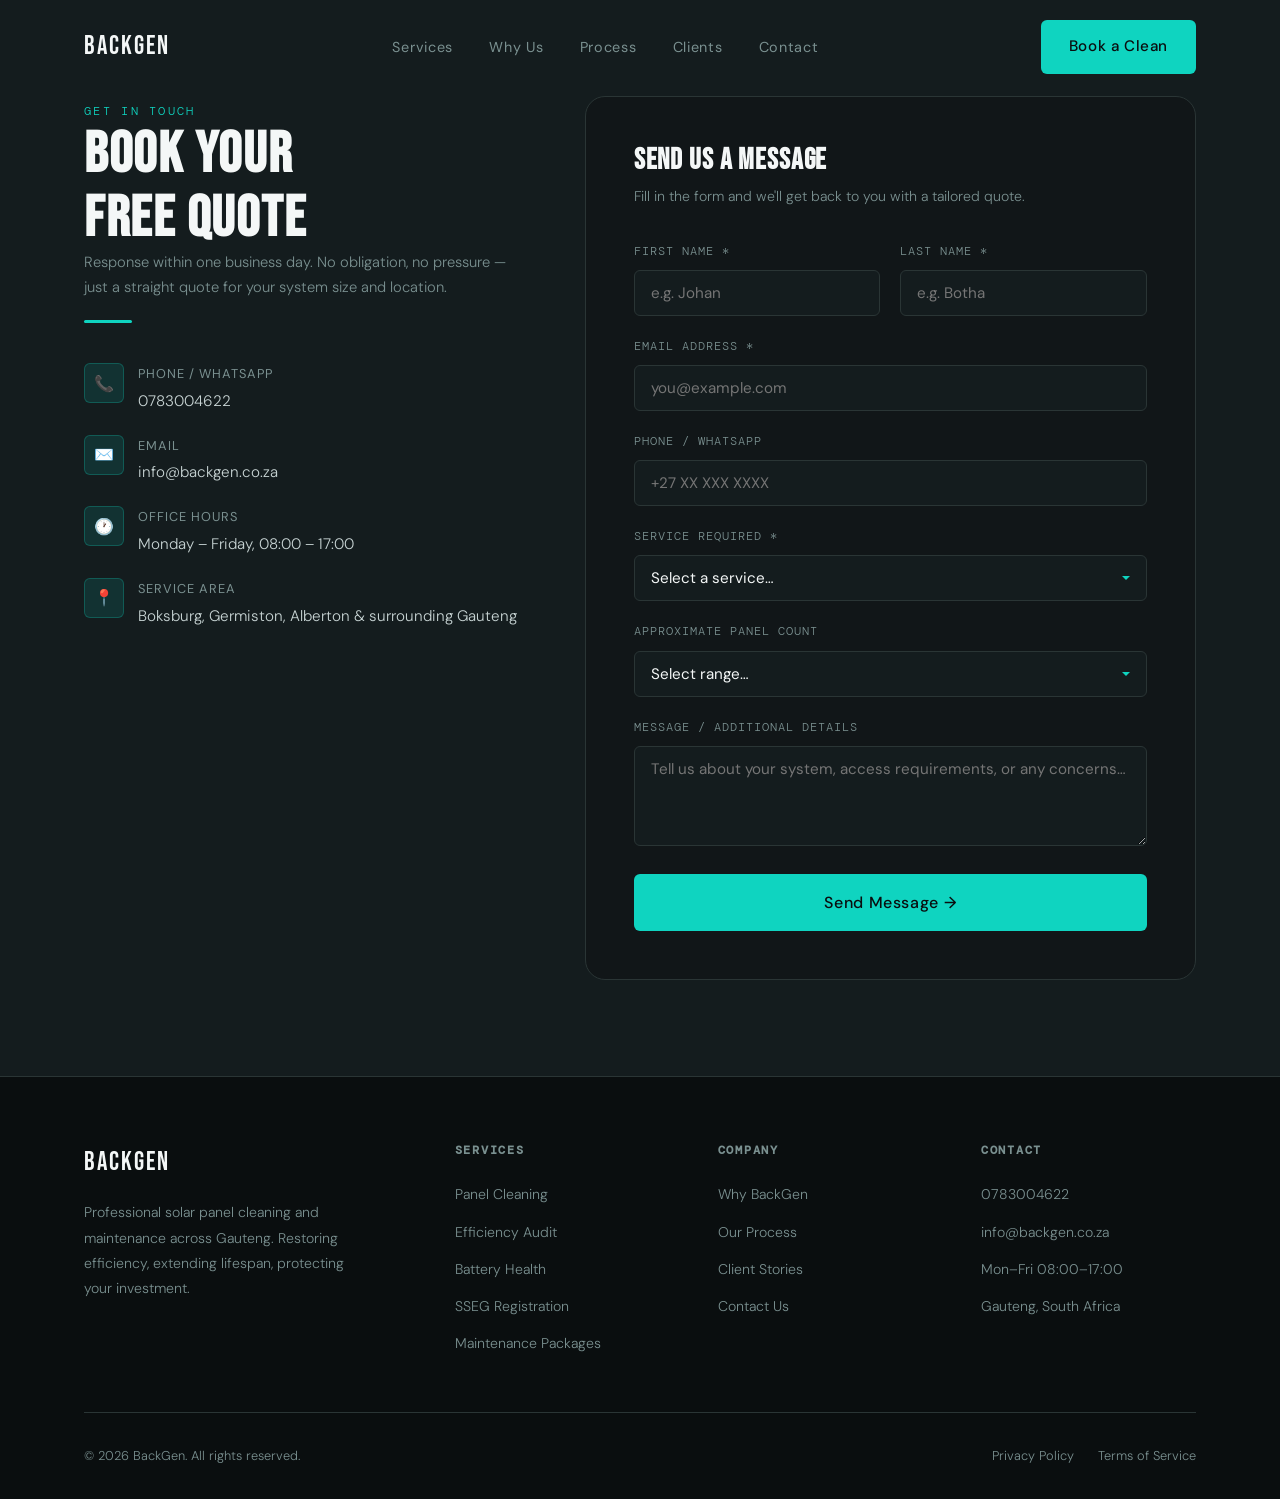
==== contact.html @ 6a7f6b37 "Split index into separate pages and update SEO/nav" ====
<!DOCTYPE html>
<html lang="en">
<head>
  <meta charset="UTF-8" />
  <meta name="viewport" content="width=device-width, initial-scale=1.0" />
  <meta name="description" content="BackGen — Professional solar panel cleaning and maintenance across Gauteng. Restore peak efficiency, extend system lifespan, and maximise your solar ROI." />
  <meta name="keywords" content="solar panel cleaning, solar maintenance, SSEG registration, Gauteng solar, Boksburg solar, solar efficiency" />
  <title>BackGen | Contact — Gauteng</title>
  <link rel="canonical" href="https://backgen.co.za/contact.html" />
  <link rel="preconnect" href="https://fonts.googleapis.com" />
  <link rel="preconnect" href="https://fonts.gstatic.com" crossorigin />
  <link rel="stylesheet" href="styles.css" />
  <!-- Open Graph -->
  <meta property="og:title" content="BackGen | Contact" />
  <meta property="og:description" content="Book a free quote for solar panel cleaning and maintenance across Gauteng." />
  <meta property="og:type" content="website" />
  <meta property="og:url" content="https://backgen.co.za/contact.html" />
</head>
<body>

  <!-- Shared navigation -->
  <nav class="nav" id="nav" role="navigation" aria-label="Main navigation">
    <div class="container">
      <div class="nav-inner">

        <a href="index.html" class="nav-logo" aria-label="BackGen Home">
          <span class="nav-logo-text">BackGen</span>
        </a>

        <ul class="nav-links" role="list">
          <li><a href="services.html">Services</a></li>
          <li><a href="why-us.html">Why Us</a></li>
          <li><a href="process.html">Process</a></li>
          <li><a href="clients.html">Clients</a></li>
          <li><a href="contact.html">Contact</a></li>
        </ul>

        <div class="nav-cta">
          <a href="contact.html" class="btn btn-primary">
            Book a Clean
          </a>
        </div>

        <button class="hamburger" id="hamburger" aria-label="Open mobile menu" aria-expanded="false">
          <span></span><span></span><span></span>
        </button>

      </div>
    </div>
  </nav>

  <!-- Mobile menu -->
  <div class="mobile-menu" id="mobileMenu" role="dialog" aria-modal="true" aria-label="Mobile menu">
    <button class="mobile-close" id="mobileClose" aria-label="Close menu">✕</button>
    <a href="services.html" class="mobile-link">Services</a>
    <a href="why-us.html" class="mobile-link">Why Us</a>
    <a href="process.html" class="mobile-link">Process</a>
    <a href="clients.html" class="mobile-link">Clients</a>
    <a href="contact.html" class="mobile-link">Contact</a>
    <a href="contact.html" class="btn btn-primary btn-lg">Book a Clean</a>
  </div>

  <!-- ═══════════════════════════════════════════════
       CONTACT
  ══════════════════════════════════════════════════ -->
  <section class="contact section" id="contact" aria-labelledby="contact-heading">
    <div class="container">

      <div class="contact-grid">

        <!-- Info column -->
        <div class="contact-info">

          <div class="contact-info-block reveal">
            <span class="label">Get in Touch</span>
            <h2 id="contact-heading">Book Your<br/>Free Quote</h2>
            <p>Response within one business day. No obligation, no pressure — just a straight quote for your system size and location.</p>
            <div class="accent-line" aria-hidden="true"></div>
          </div>

          <div class="contact-details reveal reveal-delay-1">

            <div class="contact-item">
              <div class="contact-item-icon" aria-hidden="true">📞</div>
<div class="contact-item-text">
                <strong>Phone / WhatsApp</strong>
                <a href="tel:0783004622">0783004622</a>
              </div>
            </div>

            <div class="contact-item">
              <div class="contact-item-icon" aria-hidden="true">✉️</div>
              <div class="contact-item-text">
                <strong>Email</strong>
                <a href="mailto:info@backgen.co.za">info@backgen.co.za</a>
              </div>
            </div>

            <div class="contact-item">
              <div class="contact-item-icon" aria-hidden="true">🕐</div>
              <div class="contact-item-text">
                <strong>Office Hours</strong>
                <span>Monday – Friday, 08:00 – 17:00</span>
              </div>
            </div>

            <div class="contact-item">
              <div class="contact-item-icon" aria-hidden="true">📍</div>
              <div class="contact-item-text">
                <strong>Service Area</strong>
                <span>Boksburg, Germiston, Alberton &amp; surrounding Gauteng</span>
              </div>
            </div>

          </div>

        </div>

        <!-- Form column -->
        <div class="form-card reveal reveal-delay-2">
          <h3 style="margin-bottom:8px;">Send Us a Message</h3>
          <p style="margin-bottom:32px; font-size:0.88rem;">Fill in the form and we'll get back to you with a tailored quote.</p>

          <form id="contactForm" novalidate aria-label="Contact form">

            <div class="form-row">
              <div class="form-group">
                <label for="firstName">First Name *</label>
                <input type="text" id="firstName" name="firstName" placeholder="e.g. Johan" required autocomplete="given-name" />
              </div>
              <div class="form-group">
                <label for="lastName">Last Name *</label>
                <input type="text" id="lastName" name="lastName" placeholder="e.g. Botha" required autocomplete="family-name" />
              </div>
            </div>

            <div class="form-group">
              <label for="email">Email Address *</label>
              <input type="email" id="email" name="email" placeholder="you@example.com" required autocomplete="email" />
            </div>

            <div class="form-group">
              <label for="phone">Phone / WhatsApp</label>
              <input type="tel" id="phone" name="phone" placeholder="+27 XX XXX XXXX" autocomplete="tel" />
            </div>

            <div class="form-group">
              <label for="service">Service Required *</label>
              <select id="service" name="service" required>
                <option value="" disabled selected>Select a service…</option>
                <option value="panel-cleaning">Solar Panel Cleaning</option>
                <option value="efficiency-audit">Efficiency Audit</option>
                <option value="battery-check">Battery Health Check</option>
                <option value="sseg">SSEG Registration</option>
                <option value="maintenance-package">Maintenance Package</option>
                <option value="other">Other / Not Sure</option>
              </select>
            </div>

            <div class="form-group">
              <label for="panels">Approximate Panel Count</label>
              <select id="panels" name="panels">
                <option value="" disabled selected>Select range…</option>
                <option value="1-10">1 – 10 panels</option>
                <option value="11-20">11 – 20 panels</option>
                <option value="21-40">21 – 40 panels</option>
                <option value="41+">41+ panels</option>
                <option value="unsure">Not sure</option>
              </select>
            </div>

            <div class="form-group">
              <label for="message">Message / Additional Details</label>
              <textarea id="message" name="message" placeholder="Tell us about your system, access requirements, or any concerns…"></textarea>
            </div>

            <button type="submit" class="btn btn-primary btn-lg" style="width:100%; justify-content:center; margin-top:8px;" id="submitBtn">
              Send Message →
            </button>

            <div class="form-status" id="formStatus" role="alert" aria-live="polite"></div>

          </form>
        </div>

      </div>

    </div>
  </section>

  <!-- Shared footer -->
  <footer class="footer" role="contentinfo">
    <div class="container">

      <div class="footer-grid">

        <div class="footer-brand">
          <a href="index.html" class="nav-logo" aria-label="BackGen Home">
            <span class="nav-logo-text">BackGen</span>
          </a>
          <p>Professional solar panel cleaning and maintenance across Gauteng. Restoring efficiency, extending lifespan, protecting your investment.</p>
        </div>

        <div class="footer-col">
          <h5>Services</h5>
          <ul role="list">
            <li><a href="services.html">Panel Cleaning</a></li>
            <li><a href="services.html">Efficiency Audit</a></li>
            <li><a href="services.html">Battery Health</a></li>
            <li><a href="services.html">SSEG Registration</a></li>
            <li><a href="services.html">Maintenance Packages</a></li>
          </ul>
        </div>

        <div class="footer-col">
          <h5>Company</h5>
          <ul role="list">
            <li><a href="why-us.html">Why BackGen</a></li>
            <li><a href="process.html">Our Process</a></li>
            <li><a href="clients.html">Client Stories</a></li>
            <li><a href="contact.html">Contact Us</a></li>
          </ul>
        </div>

        <div class="footer-col">
          <h5>Contact</h5>
<ul role="list">
            <li><a href="tel:0783004622">0783004622</a></li>
            <li><a href="mailto:info@backgen.co.za">info@backgen.co.za</a></li>
            <li><span style="color:var(--grey-mid); font-size:0.88rem;">Mon–Fri 08:00–17:00</span></li>
            <li><span style="color:var(--grey-mid); font-size:0.88rem;">Gauteng, South Africa</span></li>
          </ul>
        </div>

      </div>

      <div class="footer-bottom">
        <p>© 2026 BackGen. All rights reserved.</p>
        <div class="footer-bottom-links">
          <a href="#">Privacy Policy</a>
          <a href="#">Terms of Service</a>
        </div>
      </div>

    </div>
  </footer>


  <script type="application/ld+json">
  {
    "@context": "https://schema.org",
    "@type": "ContactPage",
    "name": "Contact BackGen",
    "url": "https://backgen.co.za/contact.html",
    "inLanguage": ["en"],
    "about": {
      "@type": "SolarEnergyCompany",
      "name": "BackGen",
      "areaServed": [{ "@type": "AdministrativeArea", "name": "Gauteng" }]
    },
    "potentialAction": {
      "@type": "CommunicateAction",
      "target": "https://backgen.co.za/contact.html"
    }
  }
  </script>

  <script src="site.js"></script>
</body>
</html>
---- styles.css ----
/* ============================================================
   BACKGEN — styles.css
   Theme: Precision solar maintenance. Dark/teal. Geometric.
   ============================================================ */

/* ── Google Fonts ─────────────────────────────────────────── */
@import url('https://fonts.googleapis.com/css2?family=Bebas+Neue&family=DM+Sans:ital,opsz,wght@0,9..40,300;0,9..40,400;0,9..40,500;0,9..40,600;1,9..40,300&family=DM+Mono:wght@400;500&display=swap');

/* ── Design Tokens ─────────────────────────────────────────── */
:root {
  --bg:          #0a0e0f;
  --bg-card:     #111618;
  --bg-mid:      #141c1e;
  --teal:        #0fd4c0;
  --teal-dim:    #0aaa9a;
  --teal-glow:   rgba(15, 212, 192, 0.12);
  --teal-border: rgba(15, 212, 192, 0.25);
  --white:       #f4f7f7;
  --grey-hi:     #c8d4d4;
  --grey-mid:    #7a9090;
  --grey-lo:     #2a3535;
  --warn:        #f5a623;

  --font-display: 'Bebas Neue', sans-serif;
  --font-body:    'DM Sans', sans-serif;
  --font-mono:    'DM Mono', monospace;

  --radius-sm:  6px;
  --radius-md:  12px;
  --radius-lg:  20px;

  --transition: 0.3s cubic-bezier(0.4, 0, 0.2, 1);
  --shadow-teal: 0 0 40px rgba(15, 212, 192, 0.15);
}

/* ── Reset ─────────────────────────────────────────────────── */
*, *::before, *::after { box-sizing: border-box; margin: 0; padding: 0; }

html {
  scroll-behavior: smooth;
  font-size: 16px;
}

body {
  background: var(--bg);
  color: var(--grey-hi);
  font-family: var(--font-body);
  font-weight: 300;
  line-height: 1.7;
  overflow-x: hidden;
}

img { display: block; max-width: 100%; height: auto; object-fit: contain; }

a { color: var(--teal); text-decoration: none; transition: opacity var(--transition); }
a:hover { opacity: 0.75; }
ul { list-style: none; }

/* ── Typography ─────────────────────────────────────────────── */
h1, h2, h3, h4 {
  font-family: var(--font-display);
  letter-spacing: 0.03em;
  line-height: 1.1;
  color: var(--white);
}

h1 { font-size: clamp(3.2rem, 9vw, 7rem); }
h2 { font-size: clamp(2rem, 5vw, 3.6rem); }
h3 { font-size: clamp(1.3rem, 3vw, 1.8rem); }
h4 { font-size: 1.1rem; letter-spacing: 0.08em; }

p { font-size: clamp(0.95rem, 2vw, 1.05rem); color: var(--grey-mid); }

.label {
  font-family: var(--font-mono);
  font-size: 0.72rem;
  letter-spacing: 0.2em;
  text-transform: uppercase;
  color: var(--teal);
}

/* ── Layout Utilities ───────────────────────────────────────── */
.container {
  max-width: 1160px;
  margin: 0 auto;
  padding: 0 24px;
}

.section {
  padding: 96px 0;
  position: relative;
}

.section-header {
  margin-bottom: 64px;
}

.section-header .label {
  display: block;
  margin-bottom: 12px;
}

.section-header h2 {
  max-width: 600px;
}

.section-header p {
  margin-top: 16px;
  max-width: 520px;
  font-size: 1.05rem;
}

/* Teal accent line under headings */
.accent-line {
  display: inline-block;
  width: 48px;
  height: 3px;
  background: var(--teal);
  border-radius: 2px;
  margin-top: 20px;
  margin-bottom: 0;
}

/* ── Buttons ────────────────────────────────────────────────── */
.btn {
  display: inline-flex;
  align-items: center;
  gap: 8px;
  padding: 14px 28px;
  font-family: var(--font-body);
  font-weight: 500;
  font-size: 0.95rem;
  letter-spacing: 0.04em;
  border-radius: var(--radius-sm);
  transition: all var(--transition);
  cursor: pointer;
  border: none;
  white-space: nowrap;
}

.btn-primary {
  background: var(--teal);
  color: var(--bg);
}

.btn-primary:hover {
  background: var(--teal-dim);
  transform: translateY(-2px);
  box-shadow: 0 8px 32px rgba(15, 212, 192, 0.35);
  opacity: 1;
}

.btn-outline {
  background: transparent;
  color: var(--teal);
  border: 1px solid var(--teal-border);
}

.btn-outline:hover {
  background: var(--teal-glow);
  border-color: var(--teal);
  opacity: 1;
  transform: translateY(-2px);
}

.btn-lg {
  padding: 18px 36px;
  font-size: 1rem;
}

/* ── Navigation ─────────────────────────────────────────────── */
.nav {
  position: fixed;


  top: 0;
  left: 0;
  right: 0;
  z-index: 100;
  padding: 20px 0;
  transition: all var(--transition);
}

.nav.scrolled {
  background: rgba(10, 14, 15, 0.92);
  backdrop-filter: blur(12px);
  padding: 14px 0;
  border-bottom: 1px solid var(--grey-lo);
}

.nav-inner {
  display: flex;
  align-items: center;
  justify-content: space-between;
}

.nav-logo {
  display: flex;
  align-items: center;
  gap: 10px;
  color: var(--white);
  font-family: var(--font-display);
  font-size: 1.6rem;
  letter-spacing: 0.08em;
}

.nav-logo-img {
  width: 44px;
  height: 44px;
  border-radius: 10px;
  object-fit: contain;
}


.nav-logo-text {
  display: inline-block;
}





.nav-links {
  display: flex;
  align-items: center;
  gap: 36px;
}

.nav-links a {
  color: var(--grey-mid);
  font-size: 0.9rem;
  font-weight: 400;
  letter-spacing: 0.05em;
  transition: color var(--transition);
}

.nav-links a:hover {
  color: var(--white);
  opacity: 1;
}



.nav-cta {
  display: flex;
  align-items: center;
  gap: 16px;
}

.hamburger {
  display: none;
  flex-direction: column;
  gap: 5px;
  cursor: pointer;
  padding: 4px;
  background: none;
  border: none;
}

.hamburger span {
  display: block;
  width: 24px;
  height: 2px;
  background: var(--grey-hi);
  border-radius: 2px;
  transition: all var(--transition);
}

/* Mobile nav */
.mobile-menu {
  display: none;
  position: fixed;
  inset: 0;
  background: var(--bg);
  z-index: 110;
  flex-direction: column;
  align-items: center;
  justify-content: flex-start;
  gap: 20px;
  padding: 96px 24px 32px;
  overflow: auto;
  opacity: 0;
  pointer-events: none;
  transition: opacity var(--transition);
}


.mobile-menu.open {
  opacity: 1;
  pointer-events: all;
  display: flex;
}

/* When menu is open, hamburger must not obstruct close */
body.menu-open .hamburger {
  opacity: 0;
  pointer-events: none;
}


.mobile-menu a {
  font-family: var(--font-display);
  font-size: 2rem;
  color: var(--white);
  letter-spacing: 0.06em;
}


.mobile-close {
  position: absolute;
  top: 22px;
  right: 18px;
  background: none;
  border: none;
  color: var(--grey-hi);
  font-size: 1.8rem;
  cursor: pointer;
  z-index: 120;
}


/* ── Hero ───────────────────────────────────────────────────── */
.hero {
  min-height: 100vh;
  display: flex;
  align-items: center;
  position: relative;
  overflow: hidden;
  padding-top: 80px;
}

.hero-bg {
  position: absolute;
  inset: 0;
  background: 
    radial-gradient(ellipse 80% 60% at 60% 50%, rgba(15, 212, 192, 0.07) 0%, transparent 70%),
    radial-gradient(ellipse 40% 40% at 80% 20%, rgba(15, 212, 192, 0.05) 0%, transparent 60%),
    var(--bg);
}

/* Grid texture overlay */
.hero-bg::before {
  content: '';
  position: absolute;
  inset: 0;
  background-image: 
    linear-gradient(rgba(15, 212, 192, 0.04) 1px, transparent 1px),
    linear-gradient(90deg, rgba(15, 212, 192, 0.04) 1px, transparent 1px);
  background-size: 48px 48px;
  mask-image: radial-gradient(ellipse 70% 70% at 60% 50%, black 0%, transparent 75%);
}

.hero-inner {
  position: relative;
  z-index: 1;
  display: grid;
  grid-template-columns: 1fr 1fr;
  gap: 64px;
  align-items: center;
}

.hero-content {
  max-width: 580px;
}

@keyframes pulse-dot {
  0%, 100% { opacity: 1; transform: scale(1); }
  50% { opacity: 0.5; transform: scale(0.8); }
}

.hero h1 .teal { color: var(--teal); }

.hero-sub {
  font-size: 1.1rem;
  color: var(--grey-mid);
  margin-bottom: 40px;
  max-width: 460px;
  line-height: 1.75;
}

.hero-actions {
  display: flex;
  align-items: center;
  gap: 16px;
  flex-wrap: wrap;
}

.hero-stat-num {
  font-family: var(--font-display);
  font-size: 2.2rem;
  color: var(--teal);
  line-height: 1;
  letter-spacing: 0.02em;
}

.hero-stat-label {
  font-size: 0.8rem;
  color: var(--grey-mid);
  margin-top: 4px;
  letter-spacing: 0.05em;
}

/* Hero visual side */
.hero-visual {
  position: relative;
}

.hero-img-wrap {
  border-radius: var(--radius-lg);
  overflow: hidden;
  position: relative;
  background: var(--bg-card);
}

.hero-img-placeholder {
  width: 100%;
  height: 100%;
  display: flex;
  flex-direction: column;
  align-items: center;
  justify-content: center;
  background: linear-gradient(135deg, var(--bg-card) 0%, #0d1516 100%);
}

.hero-img-icon {
  font-size: 3rem;
  opacity: 0.8;
}

.hero-img-placeholder p {
  font-family: var(--font-mono);
  font-size: 0.7rem;
  letter-spacing: 0.15em;
  color: var(--grey-lo);
  text-align: center;
  max-width: 200px;
}

.hero-badge-icon {
  width: 36px;
  height: 36px;
  border-radius: 8px;
  background: var(--teal-glow);
  display: flex;
  align-items: center;
  justify-content: center;
  font-size: 1.1rem;
  color: var(--teal);
  flex-shrink: 0;
}

.hero-badge-text strong {
  display: block;
  font-size: 0.85rem;
  color: var(--white);
  font-weight: 500;
}

.hero-badge-text span {
  font-size: 0.75rem;
  color: var(--grey-mid);
}

/* ── Services ───────────────────────────────────────────────── */
.services {
  background: var(--bg-mid);
}

/* Hero service card — cleaning */
.service-hero-card {
  display: grid;
  grid-template-columns: 1fr 1fr;
  gap: 0;
  border-radius: var(--radius-lg);
  overflow: hidden;
  border: 1px solid var(--teal-border);
  margin-bottom: 32px;
  background: var(--bg-card);
}

.service-hero-content {
  padding: 52px;
  display: flex;
  flex-direction: column;
  justify-content: space-between;
}

.service-tag {
  display: inline-flex;
  align-items: center;
  gap: 6px;
  padding: 6px 12px;
  background: var(--teal-glow);
  border: 1px solid var(--teal-border);
  border-radius: 100px;
  font-family: var(--font-mono);
  font-size: 0.68rem;
  letter-spacing: 0.15em;
  color: var(--teal);
  text-transform: uppercase;
  margin-bottom: 24px;
  width: fit-content;
}

.service-hero-content h3 {
  font-size: clamp(1.8rem, 3vw, 2.4rem);
  margin-bottom: 16px;
}

.service-hero-content p {
  margin-bottom: 28px;
  line-height: 1.8;
}

.service-checklist {
  display: flex;
  flex-direction: column;
  gap: 10px;
  margin-bottom: 36px;
}

.service-checklist li {
  display: flex;
  align-items: center;
  gap: 10px;
  font-size: 0.9rem;
  color: var(--grey-mid);
}

.check-icon {
  width: 20px;
  height: 20px;
  border-radius: 50%;
  background: var(--teal-glow);
  border: 1px solid var(--teal-border);
  display: flex;
  align-items: center;
  justify-content: center;
  color: var(--teal);
  font-size: 0.65rem;
  flex-shrink: 0;
}

.service-hero-img {
  position: relative;
  min-height: 360px;
  background: linear-gradient(135deg, #0d1c1e 0%, #071213 100%);
  display: flex;
  align-items: center;
  justify-content: center;
  flex-direction: column;
  gap: 12px;
}

.service-hero-img .img-hint {
  font-family: var(--font-mono);
  font-size: 0.65rem;
  letter-spacing: 0.12em;
  color: var(--grey-lo);
  text-align: center;
}

.service-hero-img .img-icon {
  font-size: 3.5rem;
  opacity: 0.6;
  padding: 32px;
}

/* Secondary service grid */
.services-grid {
  display: grid;
  grid-template-columns: repeat(3, 1fr);
  gap: 20px;
}

.service-card {
  background: var(--bg-card);
  border: 1px solid var(--grey-lo);
  border-radius: var(--radius-md);
  padding: 36px 32px;
  transition: all var(--transition);
  position: relative;
  overflow: hidden;
}

.service-card::before {
  content: '';
  position: absolute;
  bottom: 0;
  left: 0;
  right: 0;
  height: 2px;
  background: var(--teal);
  transform: scaleX(0);
  transition: transform var(--transition);
  transform-origin: left;
}

.service-card:hover {
  border-color: var(--teal-border);
  transform: translateY(-4px);
  box-shadow: var(--shadow-teal);
}

.service-card:hover::before {
  transform: scaleX(1);
}

.service-card-icon {
  width: 48px;
  height: 48px;
  border-radius: var(--radius-sm);
  background: var(--teal-glow);
  display: flex;
  align-items: center;
  justify-content: center;
  font-size: 1.3rem;
  margin-bottom: 20px;
}

.service-card h3 {
  font-size: 1.35rem;
  margin-bottom: 12px;
}

.service-card p {
  font-size: 0.9rem;
  line-height: 1.75;
}

/* ── Why BackGen ────────────────────────────────────────────── */
.benefits {
  background: var(--bg);
}

.benefits-grid {
  display: grid;
  grid-template-columns: 1fr 1fr;
  gap: 64px;
  align-items: center;
}

.benefits-visual {
  position: relative;
}

.efficiency-dial {
  background: var(--bg-card);
  border: 1px solid var(--grey-lo);
  border-radius: var(--radius-lg);
  padding: 48px;
  text-align: center;
}

.dial-label {
  font-family: var(--font-mono);
  font-size: 0.7rem;
  letter-spacing: 0.15em;
  color: var(--grey-mid);
  text-transform: uppercase;
  margin-bottom: 24px;
}

.dial-arc {
  position: relative;
  width: 180px;
  height: 180px;
  margin: 0 auto 24px;
}

.dial-arc svg {
  transform: rotate(-90deg);
}

.dial-arc .track {
  fill: none;
  stroke: var(--grey-lo);
  stroke-width: 12;
}

.dial-arc .fill {
  fill: none;
  stroke: var(--teal);
  stroke-width: 12;
  stroke-linecap: round;
  stroke-dasharray: 440;
  stroke-dashoffset: 132; /* ~70% = 440 * 0.3 */
  filter: drop-shadow(0 0 8px rgba(15, 212, 192, 0.5));
}

.dial-center {
  position: absolute;
  inset: 0;
  display: flex;
  flex-direction: column;
  align-items: center;
  justify-content: center;
}

.dial-pct {
  font-family: var(--font-display);
  font-size: 2.8rem;
  color: var(--teal);
  line-height: 1;
}

.dial-pct-sub {
  font-size: 0.75rem;
  color: var(--grey-mid);
}

.dial-caption {
  font-size: 0.85rem;
  color: var(--grey-mid);
  line-height: 1.6;
}

.benefits-points {
  display: flex;
  flex-direction: column;
  gap: 32px;
}

.benefit-item {
  display: flex;
  gap: 20px;
}

.benefit-num {
  font-family: var(--font-display);
  font-size: 2.2rem;
  color: var(--teal);
  opacity: 0.3;
  line-height: 1;
  flex-shrink: 0;
  width: 44px;
  text-align: right;
}


.benefit-text h4 {
  font-size: 1rem;
  letter-spacing: 0.03em;
  margin-bottom: 6px;
}

.benefit-text p {
  font-size: 0.88rem;
  line-height: 1.7;
}

/* ── Process ────────────────────────────────────────────────── */
.process {
  background: var(--bg-mid);
}

.process-steps {
  display: grid;
  grid-template-columns: repeat(4, 1fr);
  gap: 0;
  position: relative;
}

/* Connecting line between steps */
.process-steps::before {
  content: '';
  position: absolute;
  top: 36px;
  left: calc(12.5% + 18px);
  right: calc(12.5% + 18px);
  height: 1px;
  background: linear-gradient(90deg, var(--teal), var(--teal) 70%, transparent);
  z-index: 0;
}

.process-step {
  position: relative;
  z-index: 1;
  padding: 0 20px;
  text-align: center;
}

.step-num-wrap {
  width: 72px;
  height: 72px;
  border-radius: 50%;
  background: var(--bg-card);
  border: 2px solid var(--teal-border);
  display: flex;
  align-items: center;
  justify-content: center;
  margin: 0 auto 24px;
  position: relative;
}

.step-num-wrap::after {
  content: '';
  position: absolute;
  inset: -6px;
  border-radius: 50%;
  border: 1px solid rgba(15, 212, 192, 0.1);
}

.step-num {
  font-family: var(--font-display);
  font-size: 1.6rem;
  color: var(--teal);
  line-height: 1;
}

.process-step h4 {
  font-size: 1rem;
  margin-bottom: 8px;
}

.process-step p {
  font-size: 0.85rem;
  line-height: 1.65;
}

/* ── Testimonials ───────────────────────────────────────────── */
.testimonials {
  background: var(--bg);
}

.testimonials-grid {
  display: grid;
  grid-template-columns: repeat(3, 1fr);
  gap: 24px;
}

.testi-card {
  background: var(--bg-card);
  border: 1px solid var(--grey-lo);
  border-radius: var(--radius-md);
  padding: 36px 32px;
  position: relative;
  transition: all var(--transition);
}

.testi-card:hover {
  border-color: var(--teal-border);
  box-shadow: var(--shadow-teal);
}

.testi-quote-mark {
  font-family: var(--font-display);
  font-size: 4rem;
  color: var(--teal);
  opacity: 0.2;
  line-height: 1;
  margin-bottom: -8px;
}

.testi-text {
  font-size: 0.92rem;
  line-height: 1.8;
  color: var(--grey-mid);
  margin-bottom: 24px;
  font-style: italic;
}

.testi-author {
  display: flex;
  align-items: center;
  gap: 12px;
  padding-top: 20px;
  border-top: 1px solid var(--grey-lo);
}

.testi-avatar {
  width: 40px;
  height: 40px;
  border-radius: 50%;
  background: var(--teal-glow);
  border: 1px solid var(--teal-border);
  display: flex;
  align-items: center;
  justify-content: center;
  font-family: var(--font-display);
  font-size: 1rem;
  color: var(--teal);
  flex-shrink: 0;
}

.testi-name {
  font-size: 0.88rem;
  font-weight: 500;
  color: var(--white);
}

.testi-role {
  font-size: 0.78rem;
  color: var(--grey-mid);
}

/* ── Contact ────────────────────────────────────────────────── */
.contact {
  background: var(--bg-mid);
}

.contact-grid {
  display: grid;
  grid-template-columns: 1fr 1.4fr;
  gap: 64px;
  align-items: start;
}

.contact-info {
  display: flex;
  flex-direction: column;
  gap: 32px;
}

.contact-info-block h3 {
  font-size: 1.5rem;
  margin-bottom: 8px;
}

.contact-info-block p {
  font-size: 0.92rem;
}

.contact-details {
  display: flex;
  flex-direction: column;
  gap: 20px;
}

.contact-item {
  display: flex;
  align-items: flex-start;
  gap: 14px;
}

.contact-item-icon {
  width: 40px;
  height: 40px;
  border-radius: var(--radius-sm);
  background: var(--teal-glow);
  border: 1px solid var(--teal-border);
  display: flex;
  align-items: center;
  justify-content: center;
  font-size: 1rem;
  color: var(--teal);
  flex-shrink: 0;
}

.contact-item-text strong {
  display: block;
  font-size: 0.8rem;
  letter-spacing: 0.08em;
  text-transform: uppercase;
  color: var(--grey-mid);
  margin-bottom: 2px;
  font-weight: 400;
}

.contact-item-text span, .contact-item-text a {
  font-size: 0.95rem;
  color: var(--grey-hi);
}

/* ── Form ───────────────────────────────────────────────────── */
.form-card {
  background: var(--bg-card);
  border: 1px solid var(--grey-lo);
  border-radius: var(--radius-lg);
  padding: 48px;
}

.form-row {
  display: grid;
  grid-template-columns: 1fr 1fr;
  gap: 20px;
}

.form-group {
  display: flex;
  flex-direction: column;
  gap: 8px;
  margin-bottom: 20px;
}

.form-group:last-of-type {
  margin-bottom: 0;
}

.form-group label {
  font-size: 0.78rem;
  letter-spacing: 0.08em;
  text-transform: uppercase;
  color: var(--grey-mid);
  font-family: var(--font-mono);
}

.form-group input,
.form-group select,
.form-group textarea {
  background: var(--bg-mid);
  border: 1px solid var(--grey-lo);
  border-radius: var(--radius-sm);
  padding: 12px 16px;
  color: var(--white);
  font-family: var(--font-body);
  font-size: 0.95rem;
  transition: border-color var(--transition);
  outline: none;
  width: 100%;
  appearance: none;
  -webkit-appearance: none;
}

.form-group input:focus,
.form-group select:focus,
.form-group textarea:focus {
  border-color: var(--teal);
}

.form-group textarea {
  resize: vertical;
  min-height: 100px;
}

.form-group select {
  background-image: url("data:image/svg+xml,%3Csvg xmlns='http://www.w3.org/2000/svg' viewBox='0 0 16 16'%3E%3Cpath fill='%230fd4c0' d='M4 6l4 4 4-4'/%3E%3C/svg%3E");
  background-repeat: no-repeat;
  background-position: right 12px center;
  background-size: 16px;
  padding-right: 40px;
  cursor: pointer;
}

.form-group select option {
  background: var(--bg-card);
  color: var(--white);
}

.form-status {
  margin-top: 16px;
  padding: 12px 16px;
  border-radius: var(--radius-sm);
  font-size: 0.9rem;
  display: none;
}

.form-status.success {
  display: block;
  background: rgba(15, 212, 192, 0.1);
  border: 1px solid var(--teal-border);
  color: var(--teal);
}

.form-status.error {
  display: block;
  background: rgba(220, 60, 60, 0.1);
  border: 1px solid rgba(220, 60, 60, 0.3);
  color: #e07070;
}

/* ── Footer ─────────────────────────────────────────────────── */
.footer {
  background: var(--bg);
  border-top: 1px solid var(--grey-lo);
  padding: 64px 0 32px;
}

.footer-grid {
  display: grid;
  grid-template-columns: 1.5fr 1fr 1fr 1fr;
  gap: 48px;
  margin-bottom: 56px;
}

.footer-brand p {
  font-size: 0.88rem;
  line-height: 1.8;
  margin-top: 16px;
  max-width: 280px;
}

.footer-col h5 {
  font-family: var(--font-mono);
  font-size: 0.72rem;
  letter-spacing: 0.15em;
  text-transform: uppercase;
  color: var(--grey-mid);
  margin-bottom: 20px;
}

.footer-col ul {
  display: flex;
  flex-direction: column;
  gap: 10px;
}

.footer-col ul li a {
  font-size: 0.88rem;
  color: var(--grey-mid);
  transition: color var(--transition);
}

.footer-col ul li a:hover {
  color: var(--teal);
  opacity: 1;
}

.footer-bottom {
  display: flex;
  align-items: center;
  justify-content: space-between;
  padding-top: 32px;
  border-top: 1px solid var(--grey-lo);
}

.footer-bottom p {
  font-size: 0.8rem;
  color: var(--grey-mid);
}

.footer-bottom-links {
  display: flex;
  gap: 24px;
}

.footer-bottom-links a {
  font-size: 0.8rem;
  color: var(--grey-mid);
}

/* ── Scroll reveal animations ───────────────────────────────── */
.reveal {
  opacity: 0;
  transform: translateY(28px);
  transition: opacity 0.65s ease, transform 0.65s ease;
}

.reveal.visible {
  opacity: 1;
  transform: translateY(0);
}

.reveal-delay-1 { transition-delay: 0.1s; }
.reveal-delay-2 { transition-delay: 0.2s; }
.reveal-delay-3 { transition-delay: 0.3s; }
.reveal-delay-4 { transition-delay: 0.4s; }

/* ── Responsive ─────────────────────────────────────────────── */
@media (max-width: 1024px) {
  .hero-inner {
    grid-template-columns: 1fr;
    gap: 48px;
  }

  .hero-visual { display: none; }

  .service-hero-card {
    grid-template-columns: 1fr;
  }

  .service-hero-img {
    min-height: 220px;
  }

  .services-grid {
    grid-template-columns: 1fr 1fr;
  }

  .benefits-grid {
    grid-template-columns: 1fr;
  }

  .process-steps {
    grid-template-columns: 1fr 1fr;
    gap: 40px;
  }

  .process-steps::before { display: none; }

  .contact-grid {
    grid-template-columns: 1fr;
  }

  .footer-grid {
    grid-template-columns: 1fr 1fr;
  }
}

@media (max-width: 768px) {
  .section { padding: 64px 0; }

  .mobile-menu {
    padding-top: 88px;
    gap: 16px;
  }

  .mobile-menu a {
    font-size: 1.75rem;
  }


  h1 { font-size: clamp(2.6rem, 10vw, 4.2rem); }

  .nav-links { display: none; }
  /* On mobile, hide the desktop CTA buttons (including "Book a Clean") when burger menu is available */
  .nav-cta { display: none; }
  .hamburger { display: flex; }


  .services-grid {
    grid-template-columns: 1fr;
  }

  .process-steps {
    grid-template-columns: 1fr;
  }

  .testimonials-grid {
    grid-template-columns: 1fr;
  }

  .form-row {
    grid-template-columns: 1fr;
  }

  .footer-grid {
    grid-template-columns: 1fr;
    gap: 36px;
  }

  .footer-bottom {
    flex-direction: column;
    gap: 16px;
    text-align: center;
  }

  .hero-stats {
    gap: 20px;
    flex-wrap: wrap;
  }

  .service-hero-content {
    padding: 32px;
  }

  .form-card {
    padding: 28px 24px;
  }

  .efficiency-dial {
    padding: 32px;
  }
}

@media (max-width: 480px) {
  .hero-actions {
    flex-direction: column;
    align-items: flex-start;
  }

  .btn-lg {
    width: 100%;
    justify-content: center;
  }
}
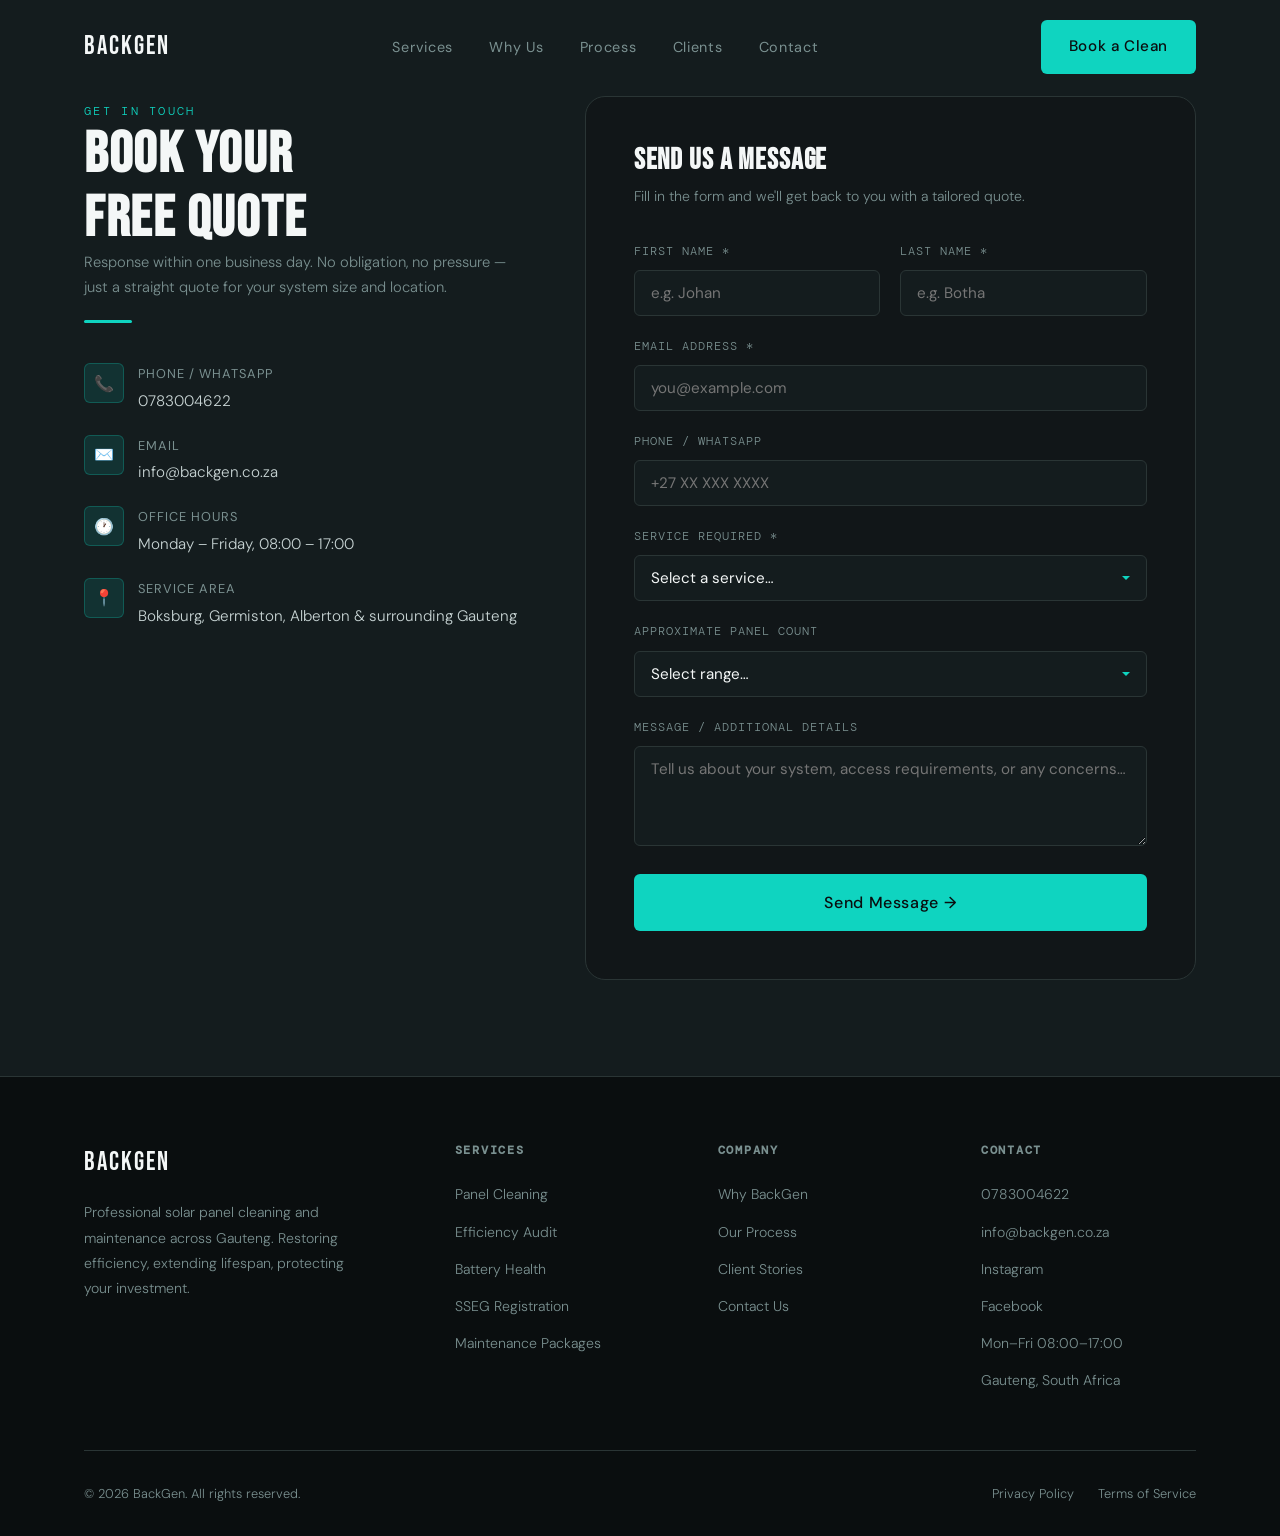
==== commit ddb2752b: "added the instagram and facbook links on the footer" ====
--- a/contact.html
+++ b/contact.html
@@ -82,9 +82,10 @@
 
             <div class="contact-item">
               <div class="contact-item-icon" aria-hidden="true">📞</div>
-<div class="contact-item-text">
+                <div class="contact-item-text">
                 <strong>Phone / WhatsApp</strong>
                 <a href="tel:0783004622">0783004622</a>
+
               </div>
             </div>
 
@@ -224,9 +225,11 @@
 
         <div class="footer-col">
           <h5>Contact</h5>
-<ul role="list">
+          <ul role="list">
             <li><a href="tel:0783004622">0783004622</a></li>
             <li><a href="mailto:info@backgen.co.za">info@backgen.co.za</a></li>
+            <li><a href="https://www.instagram.com/backgen/" target="_blank" rel="noopener noreferrer">Instagram</a></li>
+            <li><a href="https://www.facebook.com/profile.php?id=61590956095185" target="_blank" rel="noopener noreferrer">Facebook</a></li>
             <li><span style="color:var(--grey-mid); font-size:0.88rem;">Mon–Fri 08:00–17:00</span></li>
             <li><span style="color:var(--grey-mid); font-size:0.88rem;">Gauteng, South Africa</span></li>
           </ul>
